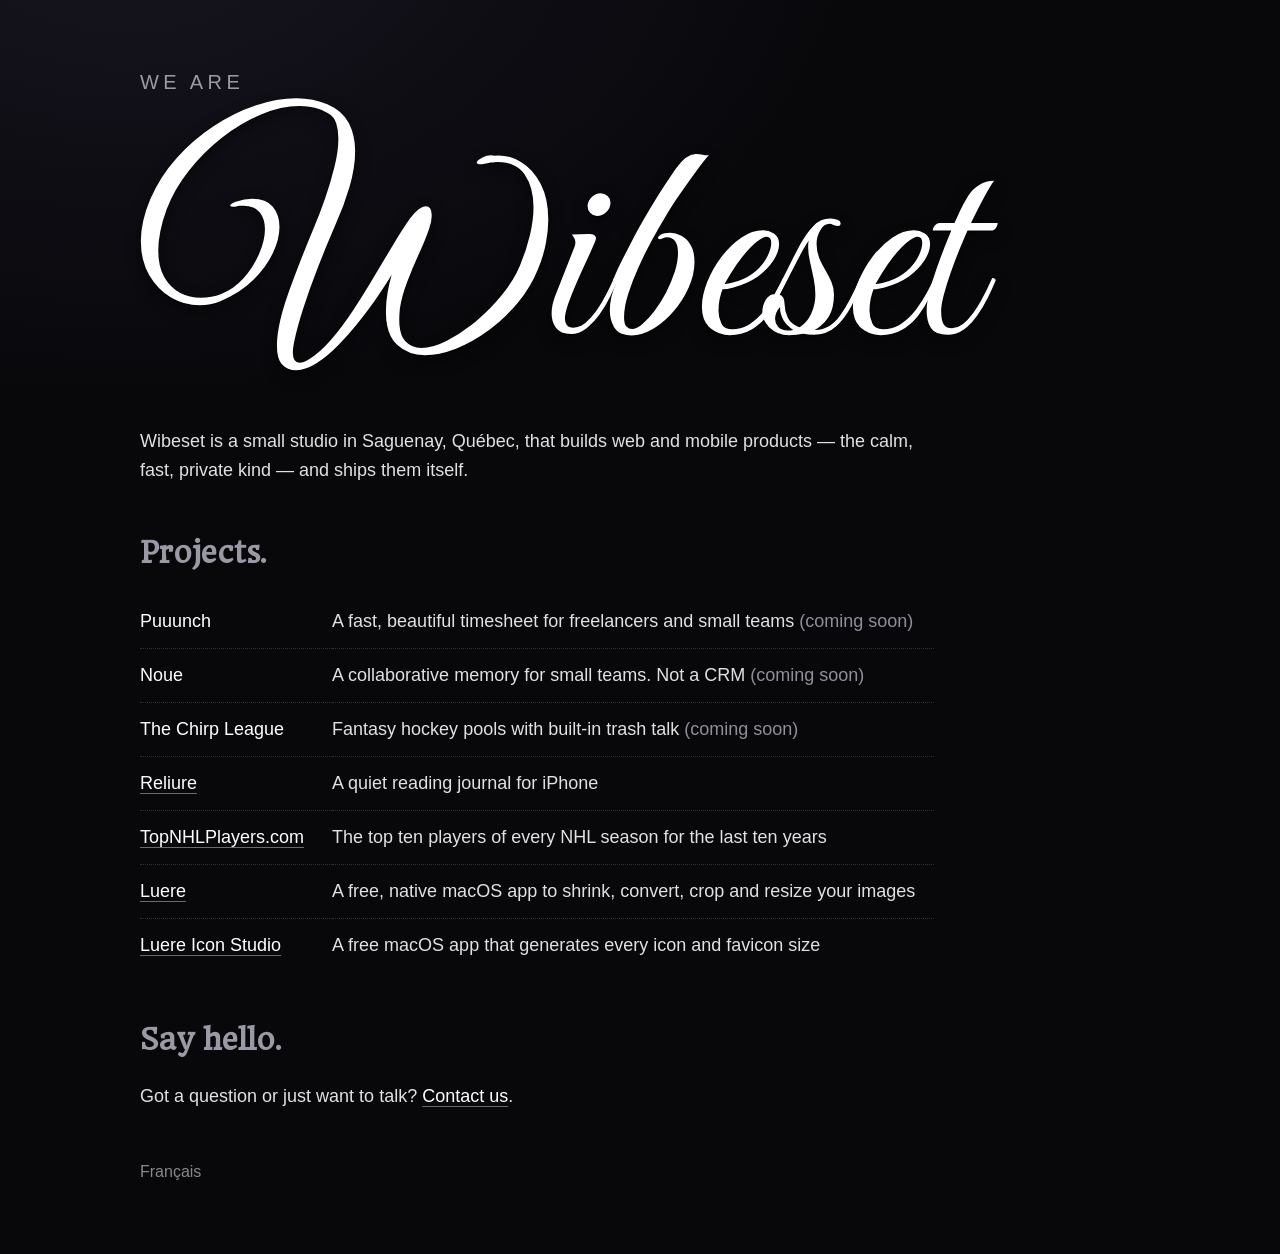
==== index.html @ ad3af9d1 "Update Reliure" ====
<!doctype html>
<html lang="en">
<head>
    <meta charset="utf-8">
    <title>Wibeset — Web and mobile products, built in Saguenay</title>
	<meta name="description" content="Wibeset is a small studio in Saguenay, Québec, that builds web and mobile products: Puuunch, Noue, The Chirp League, Reliure, TopNHLPlayers.com, Luere and Luere Icon Studio.">
	<link href="styles.css" rel="stylesheet" type="text/css">
    <meta name="viewport" content="width=device-width, initial-scale=1">
	<meta name="theme-color" content="#08080b">
	<meta name="robots" content="index, follow, max-snippet:-1, max-image-preview:large, max-video-preview:-1">
	<link rel="canonical" href="https://wibeset.ca/">
	<link rel="alternate" hreflang="en" href="https://wibeset.ca/">
	<link rel="alternate" hreflang="fr" href="https://wibeset.ca/fr/">
	<link rel="alternate" hreflang="x-default" href="https://wibeset.ca/">

	<!-- Open Graph -->
	<meta property="og:type" content="website">
	<meta property="og:title" content="Wibeset — Web and mobile products, built in Saguenay">
	<meta property="og:description" content="Wibeset is a small studio in Saguenay, Québec, that builds web and mobile products.">
	<meta property="og:url" content="https://wibeset.ca/">
	<meta property="og:site_name" content="Wibeset">
	<meta property="og:locale" content="en_CA">
	<meta property="og:locale:alternate" content="fr_CA">
	<meta property="og:image" content="https://wibeset.ca/og.png">
	<meta property="og:image:width" content="1200">
	<meta property="og:image:height" content="630">
	<meta property="og:image:alt" content="Wibeset">

	<!-- Twitter / X Cards -->
	<meta name="twitter:card" content="summary_large_image">
	<meta name="twitter:title" content="Wibeset — Web and mobile products, built in Saguenay">
	<meta name="twitter:description" content="Wibeset is a small studio in Saguenay, Québec, that builds web and mobile products.">
	<meta name="twitter:image" content="https://wibeset.ca/og.png">

	<link rel="icon" href="/favicon.ico" sizes="any">
	<link rel="icon" type="image/png" sizes="32x32" href="/favicon-32x32.png">
	<link rel="icon" type="image/png" sizes="16x16" href="/favicon-16x16.png">
	<link rel="icon" type="image/png" sizes="48x48" href="/favicon-48x48.png">
	<link rel="apple-touch-icon" sizes="180x180" href="/apple-touch-icon.png">
	<link rel="manifest" href="/site.webmanifest">
	<link rel="llms-txt" type="text/markdown" href="/llms.txt" title="Wibeset — brief for LLMs">

	<!-- Schema.org JSON-LD -->
	<script type="application/ld+json">
	{
		"@context": "https://schema.org",
		"@graph": [
			{
				"@type": "Organization",
				"@id": "https://wibeset.ca/#organization",
				"name": "Wibeset",
				"url": "https://wibeset.ca",
				"email": "hello@wibeset.ca",
				"description": "Wibeset is a small studio in Saguenay, Québec, that builds web and mobile products.",
				"slogan": "The calm, fast, private kind.",
				"logo": {
					"@type": "ImageObject",
					"@id": "https://wibeset.ca/#logo",
					"url": "https://wibeset.ca/android-chrome-512x512.png",
					"width": 512,
					"height": 512
				},
				"image": { "@id": "https://wibeset.ca/#logo" },
				"address": {
					"@type": "PostalAddress",
					"addressLocality": "Saguenay",
					"addressRegion": "QC",
					"addressCountry": "CA"
				},
				"areaServed": [
					{ "@type": "AdministrativeArea", "name": "Québec" },
					{ "@type": "Country", "name": "Canada" }
				],
				"knowsAbout": [
					"Web development",
					"Mobile application development",
					"macOS application development"
				],
				"knowsLanguage": ["en", "fr"],
				"founder": { "@id": "https://dominicmartineau.com/#person" },
				"contactPoint": {
					"@type": "ContactPoint",
					"email": "hello@wibeset.ca",
					"contactType": "customer support",
					"availableLanguage": ["en", "fr"]
				},
				"sameAs": ["https://github.com/Wibeset"]
			},
			{
				"@type": "Person",
				"@id": "https://dominicmartineau.com/#person",
				"name": "Dominic Martineau",
				"url": "https://dominicmartineau.com"
			},
			{
				"@type": "WebSite",
				"@id": "https://wibeset.ca/#website",
				"url": "https://wibeset.ca",
				"name": "Wibeset",
				"publisher": { "@id": "https://wibeset.ca/#organization" },
				"inLanguage": ["en-CA", "fr-CA"]
			},
			{
				"@type": "WebPage",
				"@id": "https://wibeset.ca/#webpage",
				"url": "https://wibeset.ca/",
				"name": "Wibeset — Web and mobile products, built in Saguenay",
				"isPartOf": { "@id": "https://wibeset.ca/#website" },
				"about": { "@id": "https://wibeset.ca/#organization" },
				"inLanguage": "en-CA",
				"dateModified": "2026-09-28"
			},
			{
				"@type": "WebApplication",
				"@id": "https://wibeset.ca/#puuunch",
				"name": "Puuunch",
				"description": "A fast, beautiful timesheet for freelancers and small teams. Log time, review the week, and send it for approval. Not released yet.",
				"applicationCategory": "BusinessApplication",
				"creator": { "@id": "https://wibeset.ca/#organization" },
				"publisher": { "@id": "https://wibeset.ca/#organization" }
			},
			{
				"@type": "WebApplication",
				"@id": "https://wibeset.ca/#noue",
				"name": "Noue",
				"description": "A collaborative memory for small teams — one interaction, one note. Not a CRM. Not released yet.",
				"applicationCategory": "BusinessApplication",
				"creator": { "@id": "https://wibeset.ca/#organization" },
				"publisher": { "@id": "https://wibeset.ca/#organization" }
			},
			{
				"@type": "WebApplication",
				"@id": "https://wibeset.ca/#the-chirp-league",
				"name": "The Chirp League",
				"description": "Fantasy hockey pools with built-in trash talk: draft real NHL players, track live standings, and chirp your rivals. Not released yet.",
				"applicationCategory": "GameApplication",
				"creator": { "@id": "https://wibeset.ca/#organization" },
				"publisher": { "@id": "https://wibeset.ca/#organization" }
			},
			{
				"@type": "MobileApplication",
				"@id": "https://wibeset.ca/#reliure",
				"name": "Reliure",
				"url": "https://reliure.me",
				"description": "A quiet reading journal for iPhone: keep every book, know where you are, remember what moved you.",
				"applicationCategory": "LifestyleApplication",
				"operatingSystem": "iOS",
				"creator": { "@id": "https://wibeset.ca/#organization" },
				"publisher": { "@id": "https://wibeset.ca/#organization" }
			},
			{
				"@type": "WebApplication",
				"@id": "https://wibeset.ca/#topnhlplayers",
				"name": "TopNHLPlayers.com",
				"url": "https://topnhlplayers.com",
				"description": "The top ten players of every NHL season for the last ten years, ranked season by season.",
				"applicationCategory": "SportsApplication",
				"creator": { "@id": "https://wibeset.ca/#organization" },
				"publisher": { "@id": "https://wibeset.ca/#organization" }
			},
			{
				"@type": "SoftwareApplication",
				"@id": "https://wibeset.ca/#luere",
				"name": "Luere",
				"url": "https://luere.app",
				"description": "A free, native macOS app to shrink, convert, crop and resize images, with a live before/after preview. Everything runs on the user's Mac; nothing is uploaded.",
				"applicationCategory": "MultimediaApplication",
				"operatingSystem": "macOS 26 or later",
				"isAccessibleForFree": true,
				"offers": { "@type": "Offer", "price": "0", "priceCurrency": "CAD" },
				"creator": { "@id": "https://wibeset.ca/#organization" },
				"publisher": { "@id": "https://wibeset.ca/#organization" }
			},
			{
				"@type": "SoftwareApplication",
				"@id": "https://wibeset.ca/#luere-icon-studio",
				"name": "Luere Icon Studio",
				"url": "https://luere.app/icon-studio/",
				"description": "A free, native macOS app that turns one logo into every icon and favicon size for web, macOS, iOS and Windows. Everything runs on the user's Mac.",
				"applicationCategory": "DeveloperApplication",
				"operatingSystem": "macOS 14 or later",
				"isAccessibleForFree": true,
				"offers": { "@type": "Offer", "price": "0", "priceCurrency": "CAD" },
				"creator": { "@id": "https://wibeset.ca/#organization" },
				"publisher": { "@id": "https://wibeset.ca/#organization" }
			}
		]
	}
	</script>
</head>
<body>

	<main>
	<article>
		<section id="about">
			<header>
				<h1 aria-label="Wibeset">
					<span class="we-are">We are</span>
					<span class="wordmark">Wibeset</span>
				</h1>
			</header>
			<p>
				Wibeset is a small studio in Saguenay, Québec, that builds web and mobile products — the calm, fast, private kind — and ships them itself.
			</p>
		</section>
		<section id="projects">
			<header>
				<h2>Projects.</h2>
			</header>
			<table class="projects">
				<tbody>
					<tr>
						<td class="name">Puuunch</td>
						<td>A fast, beautiful timesheet for freelancers and small teams <span class="soon">(coming soon)</span></td>
					</tr>
					<tr>
						<td class="name">Noue</td>
						<td>A collaborative memory for small teams. Not a CRM <span class="soon">(coming soon)</span></td>
					</tr>
					<tr>
						<td class="name">The Chirp League</td>
						<td>Fantasy hockey pools with built-in trash talk <span class="soon">(coming soon)</span></td>
					</tr>
					<tr>
						<td class="name"><a href="https://reliure.me" target="_blank" rel="noopener noreferrer">Reliure</a></td>
						<td>A quiet reading journal for iPhone</td>
					</tr>
					<tr>
						<td class="name"><a href="https://topnhlplayers.com" target="_blank" rel="noopener noreferrer">TopNHLPlayers.com</a></td>
						<td>The top ten players of every NHL season for the last ten years</td>
					</tr>
					<tr>
						<td class="name"><a href="https://luere.app" target="_blank" rel="noopener noreferrer">Luere</a></td>
						<td>A free, native macOS app to shrink, convert, crop and resize your images</td>
					</tr>
					<tr>
						<td class="name"><a href="https://luere.app/icon-studio/" target="_blank" rel="noopener noreferrer">Luere Icon Studio</a></td>
						<td>A free macOS app that generates every icon and favicon size</td>
					</tr>
				</tbody>
			</table>
		</section>
		<section class="contact" id="contact">
			<header>
				<h2>Say hello.</h2>
			</header>
			<p>
				Got a question or just want to talk? <a href="mailto:hello@wibeset.ca">Contact us</a>.
			</p>
		</section>
		<footer>
			<a href="fr/" hreflang="fr" lang="fr">Français</a>
		</footer>
	</article>
	</main>

	<!-- Cloudflare Web Analytics -->
	<script type="module" src="https://static.cloudflareinsights.com/beacon.min.js" data-cf-beacon='{"token": "d233f06644f64e12b98091caa2d2cecb"}'></script>
	<!-- End Cloudflare Web Analytics -->

</body>
</html>
---- styles.css ----
/*	Fonts
	------	*/

@font-face {
	font-family: 'Headland One';
	font-style: normal;
	font-weight: 400;
	font-display: swap;
	src: url('fonts/headland-one-latin.woff2') format('woff2');
	unicode-range: U+0000-00FF, U+0131, U+0152-0153, U+02BB-02BC, U+02C6, U+02DA, U+02DC, U+0304, U+0308, U+0329, U+2000-206F, U+20AC, U+2122, U+2191, U+2193, U+2212, U+2215, U+FEFF, U+FFFD;
}
@font-face {
	font-family: 'Headland One';
	font-style: normal;
	font-weight: 400;
	font-display: swap;
	src: url('fonts/headland-one-latin-ext.woff2') format('woff2');
	unicode-range: U+0100-02BA, U+02BD-02C5, U+02C7-02CC, U+02CE-02D7, U+02DD-02FF, U+0304, U+0308, U+0329, U+1D00-1DBF, U+1E00-1E9F, U+1EF2-1EFF, U+2020, U+20A0-20AB, U+20AD-20C0, U+2113, U+2C60-2C7F, U+A720-A7FF;
}

@font-face {
	font-family: 'Great Vibes';
	font-style: normal;
	font-weight: 400;
	font-display: swap;
	src: url('fonts/great-vibes-latin.woff2') format('woff2');
	unicode-range: U+0000-00FF, U+0131, U+0152-0153, U+02BB-02BC, U+02C6, U+02DA, U+02DC, U+0304, U+0308, U+0329, U+2000-206F, U+20AC, U+2122, U+2191, U+2193, U+2212, U+2215, U+FEFF, U+FFFD;
}
@font-face {
	font-family: 'Great Vibes';
	font-style: normal;
	font-weight: 400;
	font-display: swap;
	src: url('fonts/great-vibes-latin-ext.woff2') format('woff2');
	unicode-range: U+0100-02BA, U+02BD-02C5, U+02C7-02CC, U+02CE-02D7, U+02DD-02FF, U+0304, U+0308, U+0329, U+1D00-1DBF, U+1E00-1E9F, U+1EF2-1EFF, U+2020, U+20A0-20AB, U+20AD-20C0, U+2113, U+2C60-2C7F, U+A720-A7FF;
}

/*	Resets
	------	*/

html, body, div, span, object, iframe, h1, h2, h3, h4, h5, h6,
p, blockquote, pre, a, abbr, address, cite, code, del, dfn, em,
img, ins, kbd, q, samp, small, strong, sub, sup, var, b, i, hr,
dl, dt, dd, ol, ul, li, fieldset, form, label, legend,
table, caption, tbody, tfoot, thead, tr, th, td,
article, aside, canvas, details, figure, figcaption, hgroup,
menu, footer, header, nav, section, summary, time, mark, audio, video {
	margin: 0;
	padding: 0;
	border: 0;
}

article, aside, canvas, figure, figure img, figcaption, hgroup,
footer, header, nav, section, audio, video {
	display: block;
}

a, .disabled-link {
	color: #fff;
	text-decoration: underline;
	transition: all 0.3s ease 0s;
}
a:hover {
	text-decoration: underline;
}
a:focus-visible {
	outline: 2px solid #5f27cd;
	outline-offset: 3px;
	border-radius: 1px;
}

ul {
  	list-style: none;
}

.closed {
	text-decoration: line-through !important;
}

/* Default layout */

html, body {
	height: 100%;
}

body {
  	padding: 0;
  	font-family: helvetica, arial, sans-serif;
	font-size: 18px;
	font-weight: normal;
	color: #e1e1e1;
	/* Ink: near-black with one soft, cool bloom in the top-left corner. */
	background: radial-gradient(1200px 800px at 10% -10%, #17141f, transparent 62%) no-repeat #08080b;
	background-attachment: fixed;
}

article {
	padding: 40px 24px;
}

@media screen and (min-width: 810px) {

	article {
		padding: 64px;
	}
}

@media screen and (min-width: 1100px) {

	article {
		padding: 72px 140px;
	}
}

section:not(:last-child) {
	margin-bottom: 50px;
}

/* Entrance animation */

@keyframes rise {
	from { opacity: 0; transform: translateY(12px); }
	to   { opacity: 1; transform: translateY(0); }
}

section {
	animation: rise 0.6s ease-out both;
}
section:nth-child(1) { animation-delay: 0.05s; }
section:nth-child(2) { animation-delay: 0.20s; }
section:nth-child(3) { animation-delay: 0.35s; }

@media (prefers-reduced-motion: reduce) {
	section { animation: none; }
}

footer {
	margin-top: 40px;
}
footer a {
	color: #888888;
	font-size: 16px;
	text-decoration: none;
	transition: filter 0.25s ease;
}
footer a:hover {
	filter: brightness(1.4);
	text-decoration: none;
}

/* Hero */

h1 {
	margin-bottom: 25px;
	color: #fff;
	font-family: "Headland One", helvetica, arial, serif;
	font-size: 36px;
	line-height: 1;
}
.we-are {
	display: block;
	margin-bottom: 0;
	font-family: helvetica, arial, sans-serif;
	font-size: 18px;
	font-weight: normal;
	letter-spacing: 0.22em;
	text-transform: uppercase;
	color: #9a9aa6;
}
.wordmark {
	display: block;
	font-family: "Great Vibes", "Snell Roundhand", "Apple Chancery", cursive;
	font-weight: 400;
	/* Scales to the article's inner width (viewport minus the padding of the
	   matching breakpoint below), capped so it never gets silly on wide screens. */
	font-size: min(calc((100vw - 48px) / 3.05), 290px);
	/* The W opens 0.017em to the left of the line origin, so without this the
	   swash hangs outside the text column and reads as clipped. */
	padding-left: 0.02em;
	line-height: 0.92;
	/* A hair of depth: tight enough that the thin strokes keep their edge. */
	text-shadow: 0 1px 1px rgba(0, 0, 0, 0.85), 0 6px 14px rgba(0, 0, 0, 0.5);
	/* Great Vibes' W opens with a swash that climbs above the cap line, so the
	   wordmark needs to sit a touch lower or the loop crosses "We are". The gap
	   still reads tight, because that swash fills it. */
	margin-top: 0.15em;
}

@media screen and (min-width: 810px) {

	.we-are {
		font-size: 20px;
	}
	.wordmark {
		font-size: min(calc((100vw - 128px) / 3.05), 290px);
	}
}

@media screen and (min-width: 1100px) {

	.wordmark {
		font-size: min(calc((100vw - 280px) / 3.05), 290px);
	}
}

h2 {
	margin-bottom: 25px;
	font-size: 28px;
	/* Muted to the same tone as the "We are" label, so the section headings read
	   as quiet signposts rather than competing with the body copy. */
	color: #9a9aa6;
	font-family: "Headland One", helvetica, arial, serif;
}

p {
	margin-bottom: 15px;
	line-height: 1.6;
	max-width: 794px;
}
/* Projects table — two columns, no header, a hairline between rows */
.projects {
	width: 100%;
	max-width: 794px;
	border-collapse: collapse;
}
.projects td {
	padding: 13px 0;
	line-height: 1.5;
	vertical-align: top;
	border-bottom: 1px dotted rgba(255, 255, 255, 0.16);
}
.projects tr:last-child td {
	border-bottom: 0;
}
.projects .name {
	padding-right: 28px;
	white-space: nowrap;
	color: #fff;
	width: 1%;
}

@media screen and (max-width: 600px) {

	/* Too narrow for a nowrap name column beside a full description — stack the
	   two cells and keep the hairline on the pair. */
	.projects td {
		display: block;
		border-bottom: 0;
		padding: 0;
	}
	.projects .name {
		/* nowrap stays: a project name never breaks across lines. */
		width: auto;
		padding-right: 0;
		padding-top: 13px;
	}
	.projects tr td:last-child {
		padding-bottom: 13px;
		border-bottom: 1px dotted rgba(255, 255, 255, 0.16);
	}
	.projects tr:last-child td:last-child {
		border-bottom: 0;
	}
}

/* Links are marked by their underline, not by colour */
p a,
.projects a {
	color: #fff;
	text-decoration: underline;
	text-decoration-thickness: 1px;
	text-decoration-color: rgba(255, 255, 255, 0.4);
	text-underline-offset: 4px;
	transition: text-decoration-color 0.25s ease;
}
p a:hover,
.projects a:hover {
	text-decoration: underline;
	text-decoration-color: #fff;
}

/* "(coming soon)" — plain muted text at the end of the line, not a badge */
.soon {
	color: #8f8f9a;
	white-space: nowrap;
}
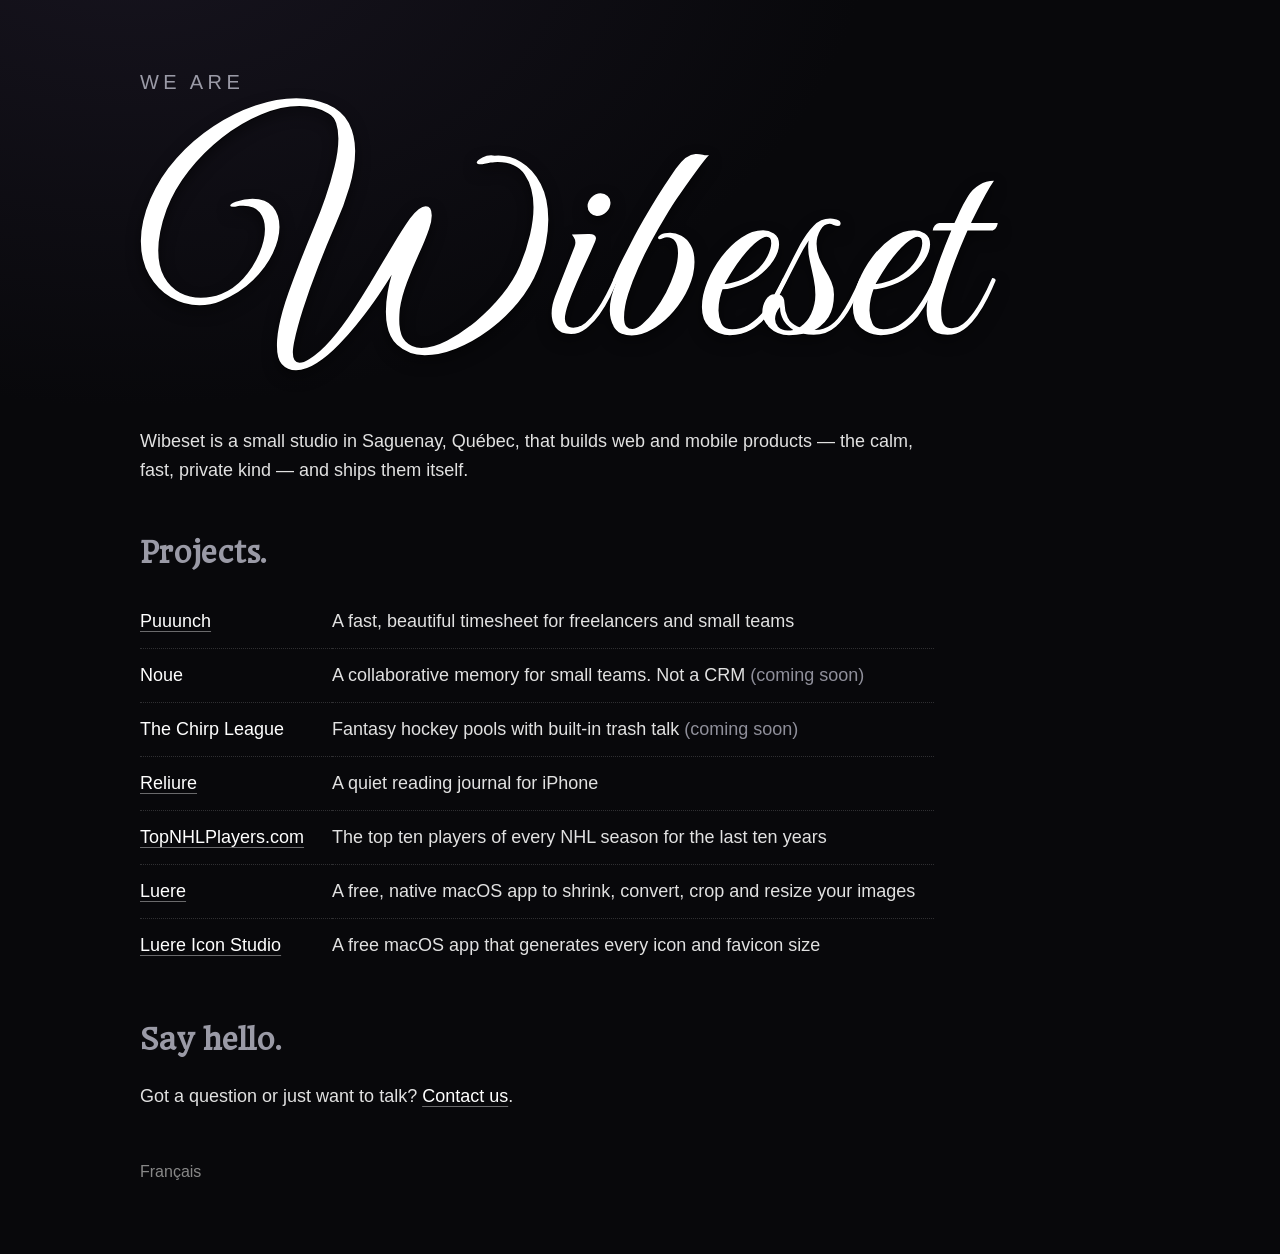
==== commit 89cc82dc: "Update Puuunch" ====
--- a/index.html
+++ b/index.html
@@ -108,13 +108,14 @@
 				"isPartOf": { "@id": "https://wibeset.ca/#website" },
 				"about": { "@id": "https://wibeset.ca/#organization" },
 				"inLanguage": "en-CA",
-				"dateModified": "2026-09-28"
+				"dateModified": "2026-10-12"
 			},
 			{
 				"@type": "WebApplication",
 				"@id": "https://wibeset.ca/#puuunch",
 				"name": "Puuunch",
-				"description": "A fast, beautiful timesheet for freelancers and small teams. Log time, review the week, and send it for approval. Not released yet.",
+				"url": "https://puuun.ch/",
+				"description": "A fast, beautiful timesheet for freelancers and small teams. Log time, review the week, and send it for approval.",
 				"applicationCategory": "BusinessApplication",
 				"creator": { "@id": "https://wibeset.ca/#organization" },
 				"publisher": { "@id": "https://wibeset.ca/#organization" }
@@ -176,7 +177,7 @@
 				"@id": "https://wibeset.ca/#luere-icon-studio",
 				"name": "Luere Icon Studio",
 				"url": "https://luere.app/icon-studio/",
-				"description": "A free, native macOS app that turns one logo into every icon and favicon size for web, macOS, iOS and Windows. Everything runs on the user's Mac.",
+				"description": "A free, native macOS app that turns one logo into every icon and favicon size for web, macOS, iOS, Android, Windows, Linux, Steam and more. Everything runs on the user's Mac.",
 				"applicationCategory": "DeveloperApplication",
 				"operatingSystem": "macOS 14 or later",
 				"isAccessibleForFree": true,
@@ -210,8 +211,8 @@
 			<table class="projects">
 				<tbody>
 					<tr>
-						<td class="name">Puuunch</td>
-						<td>A fast, beautiful timesheet for freelancers and small teams <span class="soon">(coming soon)</span></td>
+						<td class="name"><a href="https://puuun.ch/" target="_blank" rel="noopener noreferrer">Puuunch</a></td>
+						<td>A fast, beautiful timesheet for freelancers and small teams</td>
 					</tr>
 					<tr>
 						<td class="name">Noue</td>
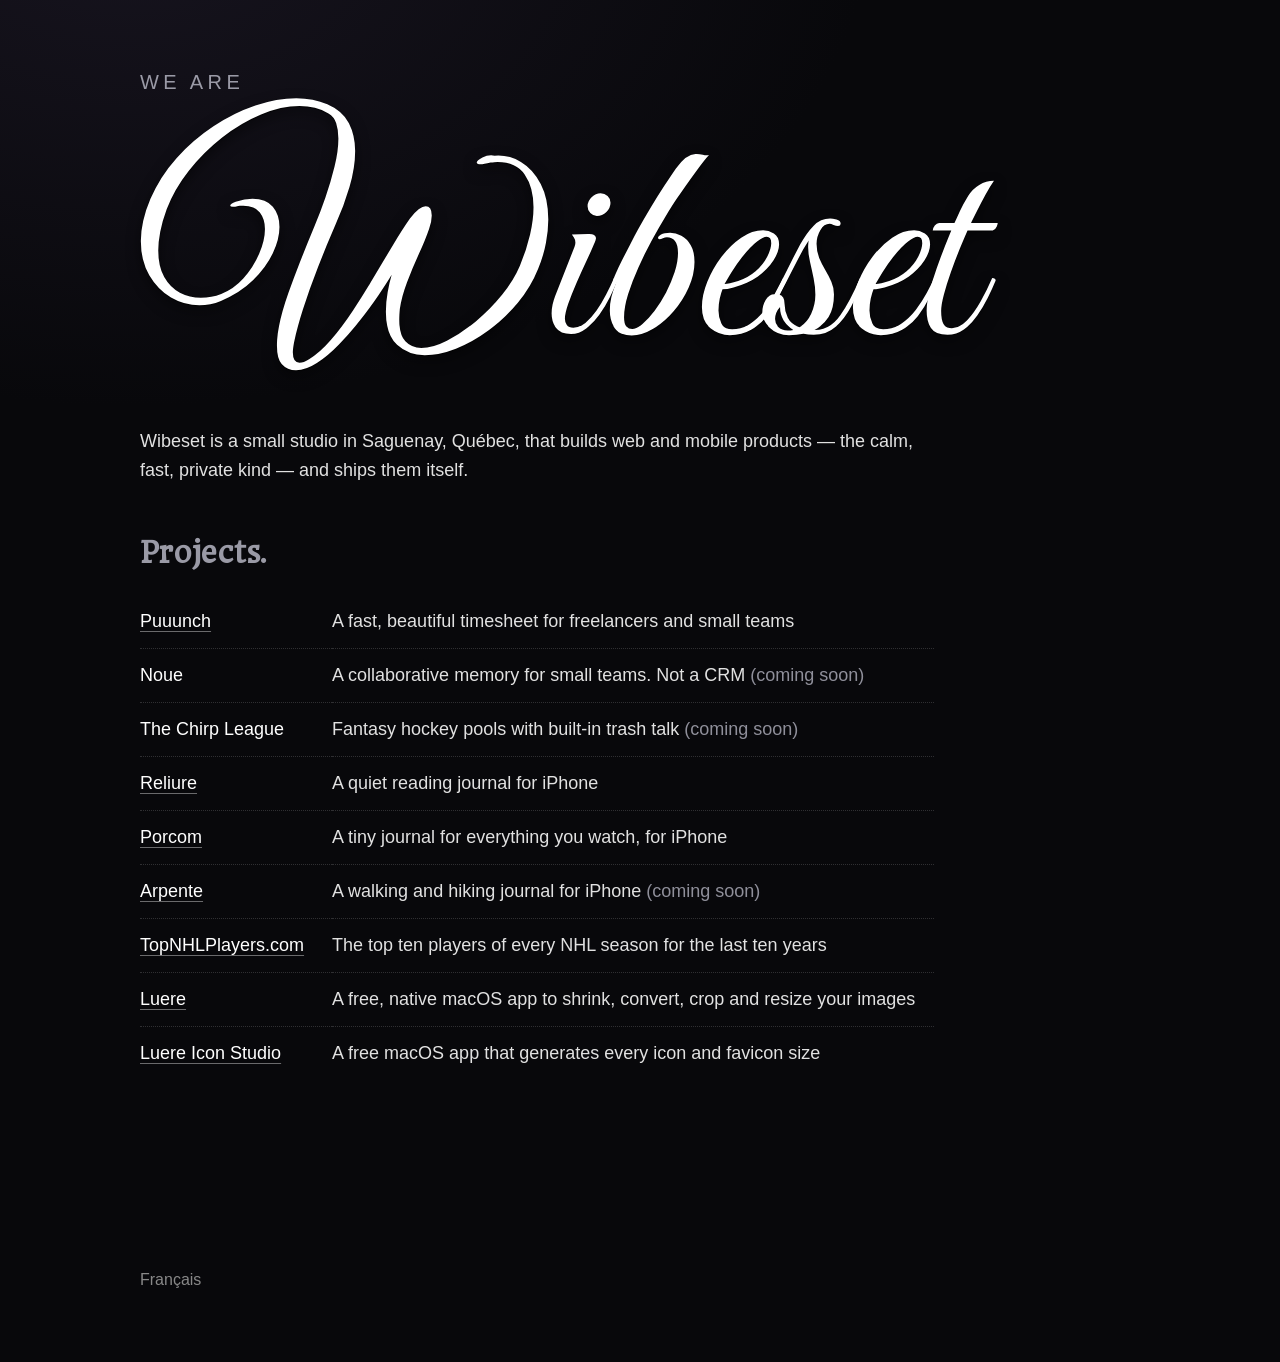
==== commit eb996b85: "Add Porcom and Arpente Co-Authored-By: Claude Opus 5.5 <noreply@anthropic.com>" ====
--- a/index.html
+++ b/index.html
@@ -3,7 +3,7 @@
 <head>
     <meta charset="utf-8">
     <title>Wibeset — Web and mobile products, built in Saguenay</title>
-	<meta name="description" content="Wibeset is a small studio in Saguenay, Québec, that builds web and mobile products: Puuunch, Noue, The Chirp League, Reliure, TopNHLPlayers.com, Luere and Luere Icon Studio.">
+	<meta name="description" content="Wibeset is a small studio in Saguenay, Québec, that builds web and mobile products: Puuunch, Noue, The Chirp League, Reliure, Porcom, Arpente, TopNHLPlayers.com, Luere and Luere Icon Studio.">
 	<link href="styles.css" rel="stylesheet" type="text/css">
     <meta name="viewport" content="width=device-width, initial-scale=1">
 	<meta name="theme-color" content="#08080b">
@@ -108,7 +108,7 @@
 				"isPartOf": { "@id": "https://wibeset.ca/#website" },
 				"about": { "@id": "https://wibeset.ca/#organization" },
 				"inLanguage": "en-CA",
-				"dateModified": "2026-10-12"
+				"dateModified": "2026-11-05"
 			},
 			{
 				"@type": "WebApplication",
@@ -145,6 +145,28 @@
 				"url": "https://reliure.me",
 				"description": "A quiet reading journal for iPhone: keep every book, know where you are, remember what moved you.",
 				"applicationCategory": "LifestyleApplication",
+				"operatingSystem": "iOS",
+				"creator": { "@id": "https://wibeset.ca/#organization" },
+				"publisher": { "@id": "https://wibeset.ca/#organization" }
+			},
+			{
+				"@type": "MobileApplication",
+				"@id": "https://wibeset.ca/#porcom",
+				"name": "Porcom",
+				"url": "https://porcom.app",
+				"description": "A tiny journal for everything you watch: log movies and TV shows on iPhone, with posters, trailers, episodes, verdicts and stats. Free, no account, no ads.",
+				"applicationCategory": "EntertainmentApplication",
+				"operatingSystem": "iOS",
+				"creator": { "@id": "https://wibeset.ca/#organization" },
+				"publisher": { "@id": "https://wibeset.ca/#organization" }
+			},
+			{
+				"@type": "MobileApplication",
+				"@id": "https://wibeset.ca/#arpente",
+				"name": "Arpente",
+				"url": "https://arpente.app",
+				"description": "A walking and hiking journal for iPhone: keep every walk and hike with its map, its numbers and a few words about the day. Not a performance app. Not released yet.",
+				"applicationCategory": "HealthApplication",
 				"operatingSystem": "iOS",
 				"creator": { "@id": "https://wibeset.ca/#organization" },
 				"publisher": { "@id": "https://wibeset.ca/#organization" }
@@ -227,6 +249,14 @@
 						<td>A quiet reading journal for iPhone</td>
 					</tr>
 					<tr>
+						<td class="name"><a href="https://porcom.app" target="_blank" rel="noopener noreferrer">Porcom</a></td>
+						<td>A tiny journal for everything you watch, for iPhone</td>
+					</tr>
+					<tr>
+						<td class="name"><a href="https://arpente.app" target="_blank" rel="noopener noreferrer">Arpente</a></td>
+						<td>A walking and hiking journal for iPhone <span class="soon">(coming soon)</span></td>
+					</tr>
+					<tr>
 						<td class="name"><a href="https://topnhlplayers.com" target="_blank" rel="noopener noreferrer">TopNHLPlayers.com</a></td>
 						<td>The top ten players of every NHL season for the last ten years</td>
 					</tr>
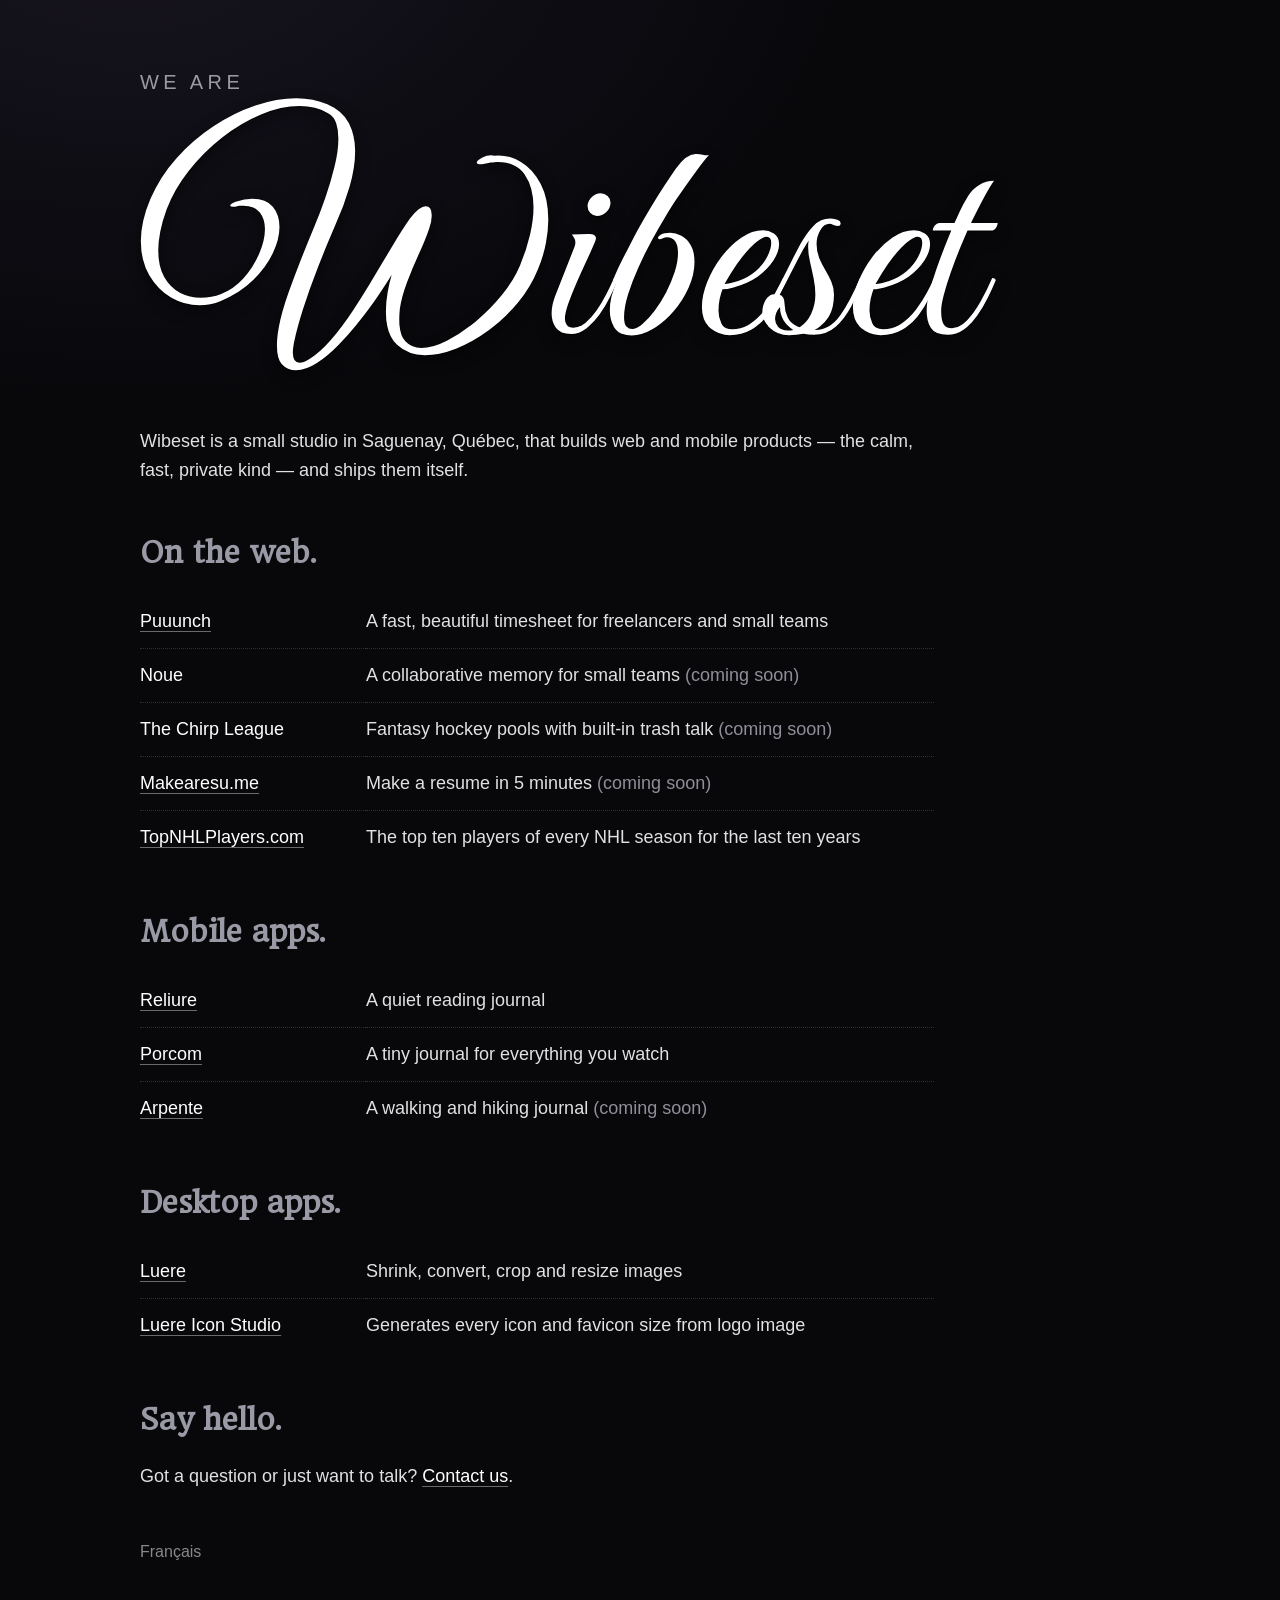
==== commit fa35709c: "Split projects into web, mobile and desktop sections; add Makearesu.me Co-Authored-By: Claude Opus 5" ====
--- a/index.html
+++ b/index.html
@@ -3,7 +3,7 @@
 <head>
     <meta charset="utf-8">
     <title>Wibeset — Web and mobile products, built in Saguenay</title>
-	<meta name="description" content="Wibeset is a small studio in Saguenay, Québec, that builds web and mobile products: Puuunch, Noue, The Chirp League, Reliure, Porcom, Arpente, TopNHLPlayers.com, Luere and Luere Icon Studio.">
+	<meta name="description" content="Wibeset is a small studio in Saguenay, Québec, that builds web and mobile products: Puuunch, Noue, The Chirp League, Makearesu.me, Reliure, Porcom, Arpente, TopNHLPlayers.com, Luere and Luere Icon Studio.">
 	<link href="styles.css" rel="stylesheet" type="text/css">
     <meta name="viewport" content="width=device-width, initial-scale=1">
 	<meta name="theme-color" content="#08080b">
@@ -108,7 +108,7 @@
 				"isPartOf": { "@id": "https://wibeset.ca/#website" },
 				"about": { "@id": "https://wibeset.ca/#organization" },
 				"inLanguage": "en-CA",
-				"dateModified": "2026-11-05"
+				"dateModified": "2026-11-06"
 			},
 			{
 				"@type": "WebApplication",
@@ -135,6 +135,16 @@
 				"name": "The Chirp League",
 				"description": "Fantasy hockey pools with built-in trash talk: draft real NHL players, track live standings, and chirp your rivals. Not released yet.",
 				"applicationCategory": "GameApplication",
+				"creator": { "@id": "https://wibeset.ca/#organization" },
+				"publisher": { "@id": "https://wibeset.ca/#organization" }
+			},
+			{
+				"@type": "WebApplication",
+				"@id": "https://wibeset.ca/#makearesu",
+				"name": "Makearesu.me",
+				"url": "https://makearesu.me",
+				"description": "Make a resume in 5 minutes. Not released yet.",
+				"applicationCategory": "BusinessApplication",
 				"creator": { "@id": "https://wibeset.ca/#organization" },
 				"publisher": { "@id": "https://wibeset.ca/#organization" }
 			},
@@ -226,9 +236,9 @@
 				Wibeset is a small studio in Saguenay, Québec, that builds web and mobile products — the calm, fast, private kind — and ships them itself.
 			</p>
 		</section>
-		<section id="projects">
-			<header>
-				<h2>Projects.</h2>
+		<section id="web">
+			<header>
+				<h2>On the web.</h2>
 			</header>
 			<table class="projects">
 				<tbody>
@@ -238,35 +248,57 @@
 					</tr>
 					<tr>
 						<td class="name">Noue</td>
-						<td>A collaborative memory for small teams. Not a CRM <span class="soon">(coming soon)</span></td>
+						<td>A collaborative memory for small teams <span class="soon">(coming soon)</span></td>
 					</tr>
 					<tr>
 						<td class="name">The Chirp League</td>
 						<td>Fantasy hockey pools with built-in trash talk <span class="soon">(coming soon)</span></td>
 					</tr>
 					<tr>
-						<td class="name"><a href="https://reliure.me" target="_blank" rel="noopener noreferrer">Reliure</a></td>
-						<td>A quiet reading journal for iPhone</td>
-					</tr>
-					<tr>
-						<td class="name"><a href="https://porcom.app" target="_blank" rel="noopener noreferrer">Porcom</a></td>
-						<td>A tiny journal for everything you watch, for iPhone</td>
-					</tr>
-					<tr>
-						<td class="name"><a href="https://arpente.app" target="_blank" rel="noopener noreferrer">Arpente</a></td>
-						<td>A walking and hiking journal for iPhone <span class="soon">(coming soon)</span></td>
+						<td class="name"><a href="https://makearesu.me" target="_blank" rel="noopener noreferrer">Makearesu.me</a></td>
+						<td>Make a resume in 5 minutes <span class="soon">(coming soon)</span></td>
 					</tr>
 					<tr>
 						<td class="name"><a href="https://topnhlplayers.com" target="_blank" rel="noopener noreferrer">TopNHLPlayers.com</a></td>
 						<td>The top ten players of every NHL season for the last ten years</td>
 					</tr>
+				</tbody>
+			</table>
+		</section>
+		<section id="mobile">
+			<header>
+				<h2>Mobile apps.</h2>
+			</header>
+			<table class="projects">
+				<tbody>
+					<tr>
+						<td class="name"><a href="https://reliure.me" target="_blank" rel="noopener noreferrer">Reliure</a></td>
+						<td>A quiet reading journal</td>
+					</tr>
+					<tr>
+						<td class="name"><a href="https://porcom.app" target="_blank" rel="noopener noreferrer">Porcom</a></td>
+						<td>A tiny journal for everything you watch</td>
+					</tr>
+					<tr>
+						<td class="name"><a href="https://arpente.app" target="_blank" rel="noopener noreferrer">Arpente</a></td>
+						<td>A walking and hiking journal <span class="soon">(coming soon)</span></td>
+					</tr>
+				</tbody>
+			</table>
+		</section>
+		<section id="desktop">
+			<header>
+				<h2>Desktop apps.</h2>
+			</header>
+			<table class="projects">
+				<tbody>
 					<tr>
 						<td class="name"><a href="https://luere.app" target="_blank" rel="noopener noreferrer">Luere</a></td>
-						<td>A free, native macOS app to shrink, convert, crop and resize your images</td>
+						<td>Shrink, convert, crop and resize images</td>
 					</tr>
 					<tr>
 						<td class="name"><a href="https://luere.app/icon-studio/" target="_blank" rel="noopener noreferrer">Luere Icon Studio</a></td>
-						<td>A free macOS app that generates every icon and favicon size</td>
+						<td>Generates every icon and favicon size from logo image</td>
 					</tr>
 				</tbody>
 			</table>
--- a/styles.css
+++ b/styles.css
@@ -129,6 +129,8 @@
 section:nth-child(1) { animation-delay: 0.05s; }
 section:nth-child(2) { animation-delay: 0.20s; }
 section:nth-child(3) { animation-delay: 0.35s; }
+section:nth-child(4) { animation-delay: 0.50s; }
+section:nth-child(5) { animation-delay: 0.65s; }
 
 @media (prefers-reduced-motion: reduce) {
 	section { animation: none; }
@@ -236,7 +238,10 @@
 	padding-right: 28px;
 	white-space: nowrap;
 	color: #fff;
-	width: 1%;
+	/* One fixed name column for every projects table, so the descriptions line
+	   up from section to section. Sized for the longest name
+	   (TopNHLPlayers.com, ~164px at 18px Helvetica) plus the 28px gutter. */
+	width: 11em;
 }
 
 @media screen and (max-width: 600px) {
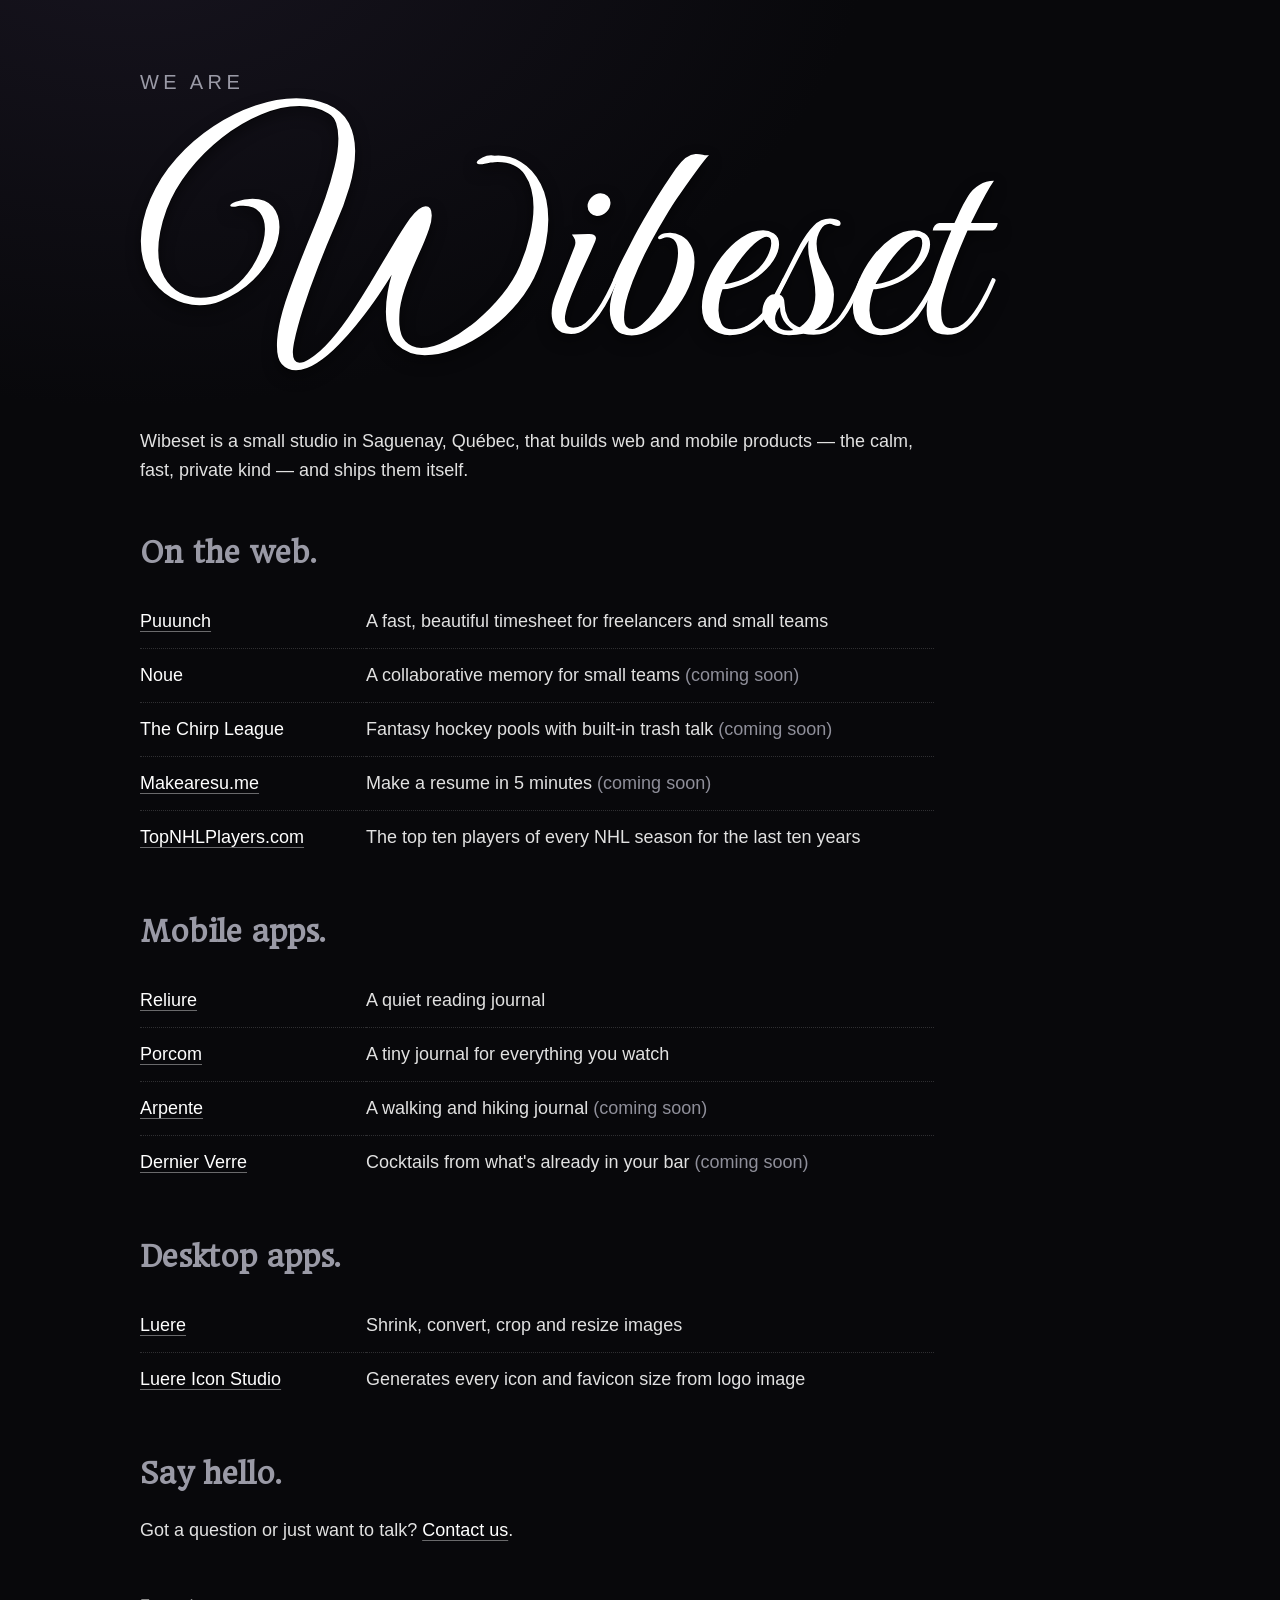
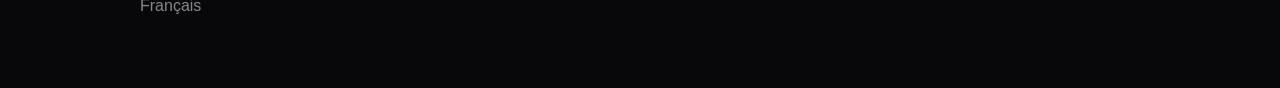
==== commit e5438a83: "Add Dernier Verre Co-Authored-By: Claude Opus 5.5 <noreply@anthropic.com>" ====
--- a/index.html
+++ b/index.html
@@ -3,7 +3,7 @@
 <head>
     <meta charset="utf-8">
     <title>Wibeset — Web and mobile products, built in Saguenay</title>
-	<meta name="description" content="Wibeset is a small studio in Saguenay, Québec, that builds web and mobile products: Puuunch, Noue, The Chirp League, Makearesu.me, Reliure, Porcom, Arpente, TopNHLPlayers.com, Luere and Luere Icon Studio.">
+	<meta name="description" content="Wibeset is a small studio in Saguenay, Québec, that builds web and mobile products: Puuunch, Noue, The Chirp League, Makearesu.me, Reliure, Porcom, Arpente, Dernier Verre, TopNHLPlayers.com, Luere and Luere Icon Studio.">
 	<link href="styles.css" rel="stylesheet" type="text/css">
     <meta name="viewport" content="width=device-width, initial-scale=1">
 	<meta name="theme-color" content="#08080b">
@@ -108,7 +108,7 @@
 				"isPartOf": { "@id": "https://wibeset.ca/#website" },
 				"about": { "@id": "https://wibeset.ca/#organization" },
 				"inLanguage": "en-CA",
-				"dateModified": "2026-11-06"
+				"dateModified": "2026-11-07"
 			},
 			{
 				"@type": "WebApplication",
@@ -177,6 +177,17 @@
 				"url": "https://arpente.app",
 				"description": "A walking and hiking journal for iPhone: keep every walk and hike with its map, its numbers and a few words about the day. Not a performance app. Not released yet.",
 				"applicationCategory": "HealthApplication",
+				"operatingSystem": "iOS",
+				"creator": { "@id": "https://wibeset.ca/#organization" },
+				"publisher": { "@id": "https://wibeset.ca/#organization" }
+			},
+			{
+				"@type": "MobileApplication",
+				"@id": "https://wibeset.ca/#dernierverre",
+				"name": "Dernier Verre",
+				"url": "https://dernierverre.app",
+				"description": "A free cocktail app for iPhone with 52 recipes: tick what's in your bar and mix tonight's drink with exact measures. No account, no ads, works offline. Not released yet.",
+				"applicationCategory": "LifestyleApplication",
 				"operatingSystem": "iOS",
 				"creator": { "@id": "https://wibeset.ca/#organization" },
 				"publisher": { "@id": "https://wibeset.ca/#organization" }
@@ -283,6 +294,10 @@
 						<td class="name"><a href="https://arpente.app" target="_blank" rel="noopener noreferrer">Arpente</a></td>
 						<td>A walking and hiking journal <span class="soon">(coming soon)</span></td>
 					</tr>
+					<tr>
+						<td class="name"><a href="https://dernierverre.app" target="_blank" rel="noopener noreferrer">Dernier Verre</a></td>
+						<td>Cocktails from what's already in your bar <span class="soon">(coming soon)</span></td>
+					</tr>
 				</tbody>
 			</table>
 		</section>
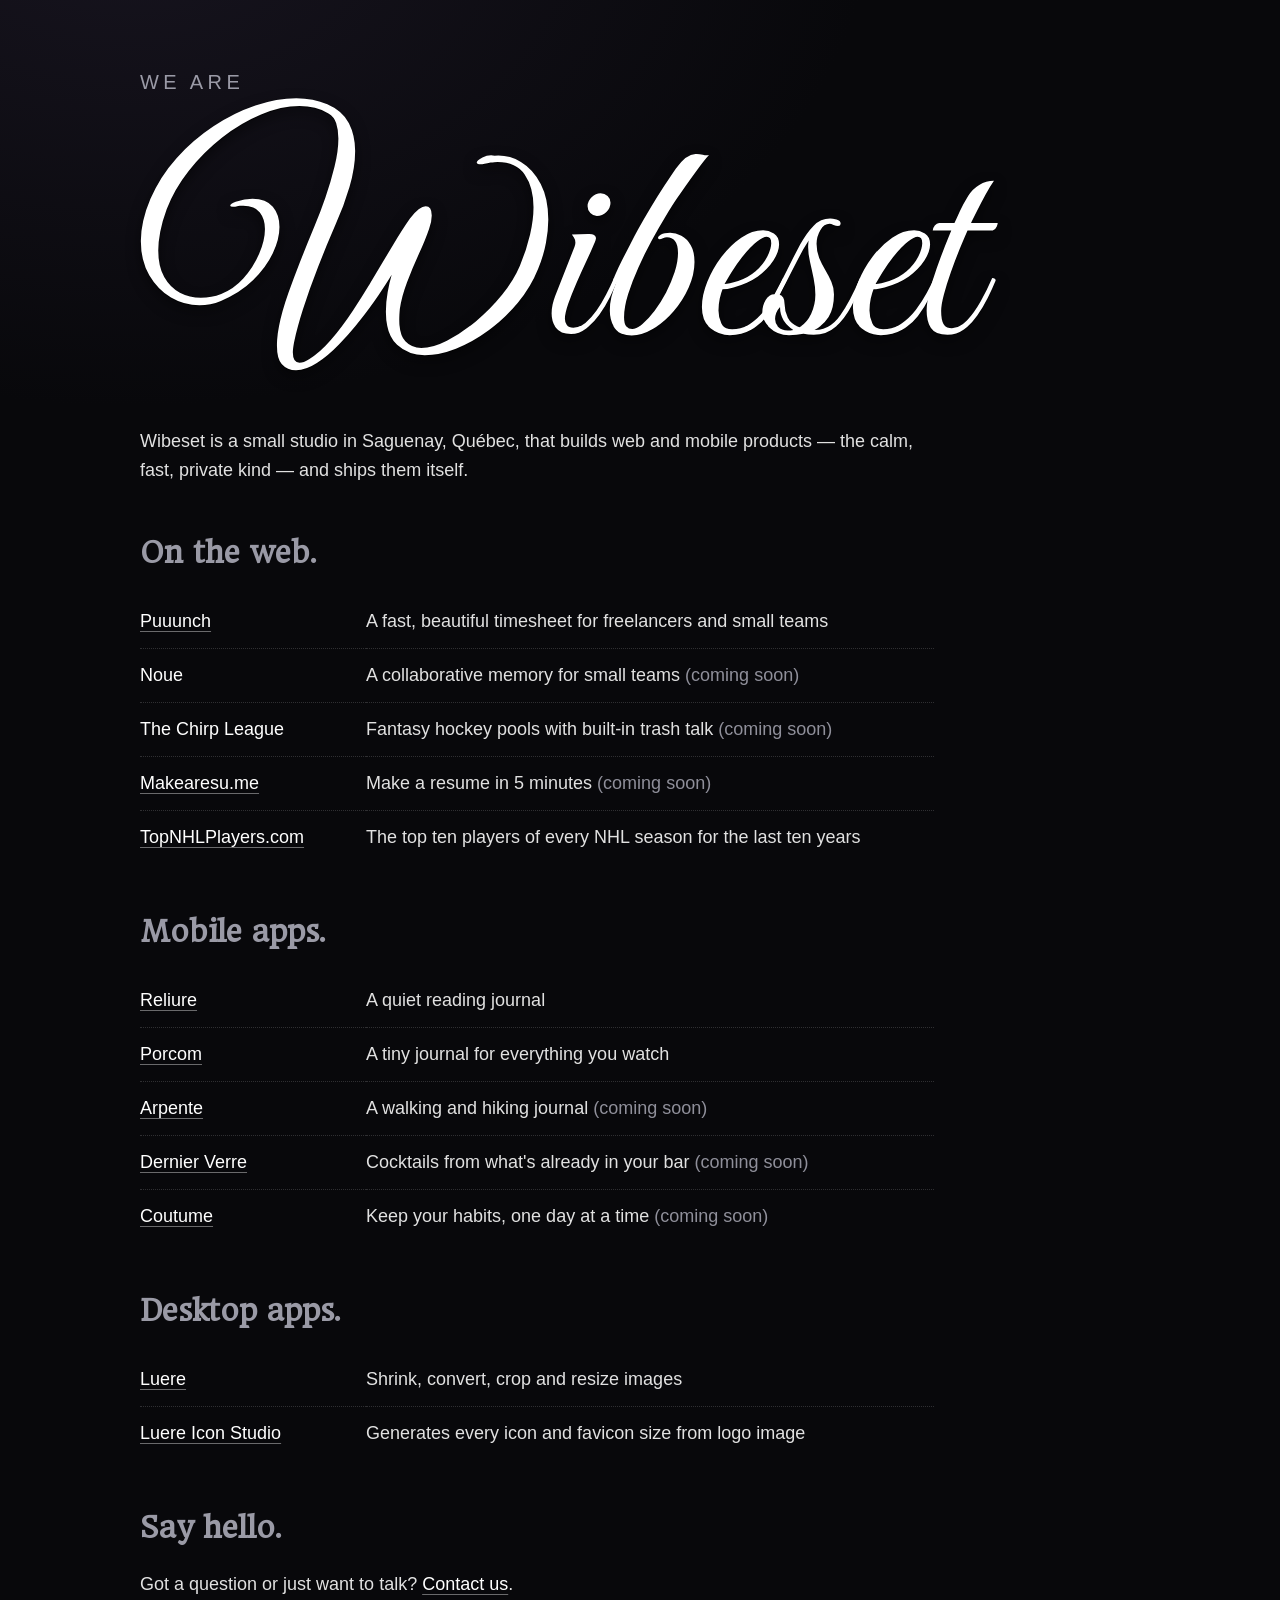
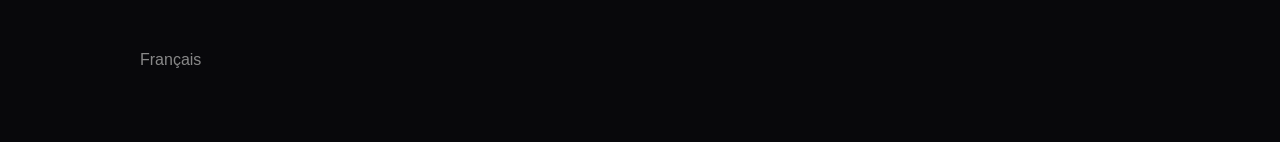
==== commit 9399233e: "Add Coutume Co-Authored-By: Claude Opus 5.5 <noreply@anthropic.com>" ====
--- a/index.html
+++ b/index.html
@@ -3,7 +3,7 @@
 <head>
     <meta charset="utf-8">
     <title>Wibeset — Web and mobile products, built in Saguenay</title>
-	<meta name="description" content="Wibeset is a small studio in Saguenay, Québec, that builds web and mobile products: Puuunch, Noue, The Chirp League, Makearesu.me, Reliure, Porcom, Arpente, Dernier Verre, TopNHLPlayers.com, Luere and Luere Icon Studio.">
+	<meta name="description" content="Wibeset is a small studio in Saguenay, Québec, that builds web and mobile products: Puuunch, Noue, The Chirp League, Makearesu.me, Reliure, Porcom, Arpente, Dernier Verre, Coutume, TopNHLPlayers.com, Luere and Luere Icon Studio.">
 	<link href="styles.css" rel="stylesheet" type="text/css">
     <meta name="viewport" content="width=device-width, initial-scale=1">
 	<meta name="theme-color" content="#08080b">
@@ -108,7 +108,7 @@
 				"isPartOf": { "@id": "https://wibeset.ca/#website" },
 				"about": { "@id": "https://wibeset.ca/#organization" },
 				"inLanguage": "en-CA",
-				"dateModified": "2026-11-07"
+				"dateModified": "2026-11-19"
 			},
 			{
 				"@type": "WebApplication",
@@ -188,6 +188,17 @@
 				"url": "https://dernierverre.app",
 				"description": "A free cocktail app for iPhone with 52 recipes: tick what's in your bar and mix tonight's drink with exact measures. No account, no ads, works offline. Not released yet.",
 				"applicationCategory": "LifestyleApplication",
+				"operatingSystem": "iOS",
+				"creator": { "@id": "https://wibeset.ca/#organization" },
+				"publisher": { "@id": "https://wibeset.ca/#organization" }
+			},
+			{
+				"@type": "MobileApplication",
+				"@id": "https://wibeset.ca/#coutume",
+				"name": "Coutume",
+				"url": "https://coutume.app",
+				"description": "A free habit tracker for iPhone: habits to build fill a ring, habits to quit are kept by default and only slips are logged. One tap to log, Apple Health fills in steps, exercise, mindful minutes and water. No account, no ads. Not released yet.",
+				"applicationCategory": "HealthApplication",
 				"operatingSystem": "iOS",
 				"creator": { "@id": "https://wibeset.ca/#organization" },
 				"publisher": { "@id": "https://wibeset.ca/#organization" }
@@ -298,6 +309,10 @@
 						<td class="name"><a href="https://dernierverre.app" target="_blank" rel="noopener noreferrer">Dernier Verre</a></td>
 						<td>Cocktails from what's already in your bar <span class="soon">(coming soon)</span></td>
 					</tr>
+					<tr>
+						<td class="name"><a href="https://coutume.app" target="_blank" rel="noopener noreferrer">Coutume</a></td>
+						<td>Keep your habits, one day at a time <span class="soon">(coming soon)</span></td>
+					</tr>
 				</tbody>
 			</table>
 		</section>
